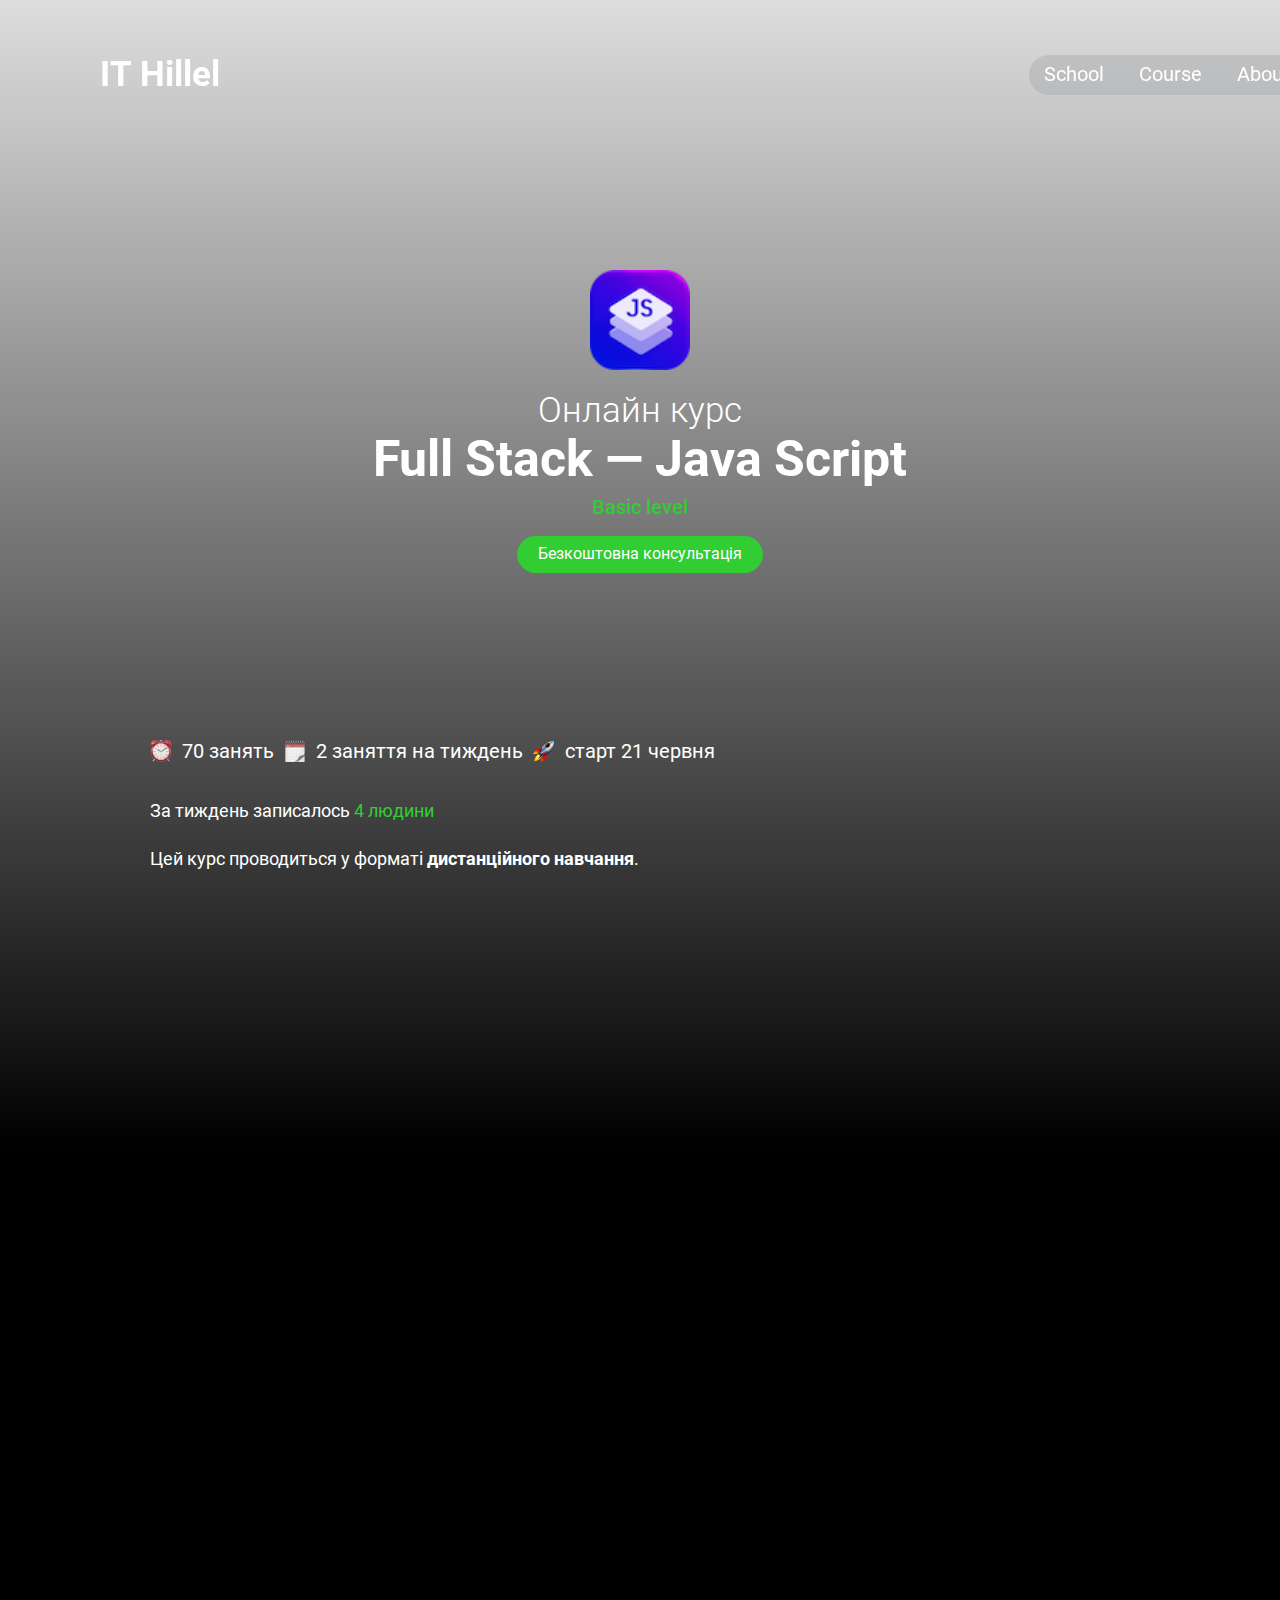
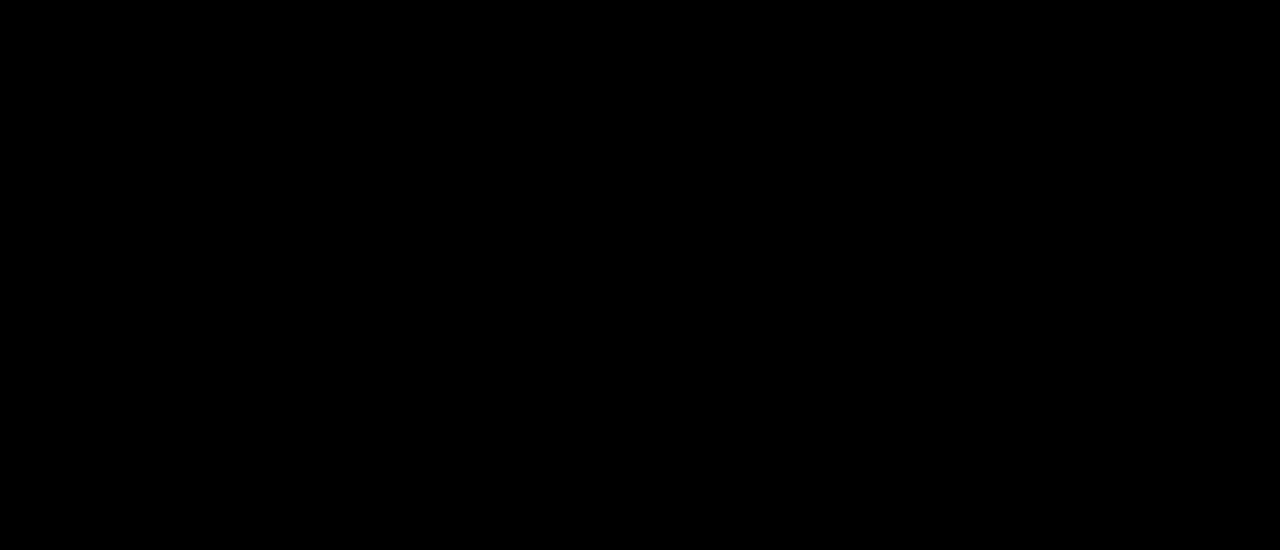
==== index.html @ c8aaf0fd "project6" ====
<!doctype html>
<html lang="en">
<head>
    <meta charset="UTF-8">
    <meta name="viewport"
          content="width=device-width, user-scalable=no, initial-scale=1.0, maximum-scale=1.0, minimum-scale=1.0">
    <meta http-equiv="X-UA-Compatible" content="ie=edge">
    <link rel="stylesheet" href="css/normalize.css">
    <link rel="stylesheet" href="css/style.css">
    <title>Document</title>
</head>
<body>
<header class="header">
    <div class="container">
        <div class="inner">
            <div class="logo">IT Hillel</div>
            <nav class="nav background_nav">
                <a class="nav_link" href="#">School</a>
                <a class="nav_link" href="#">Course</a>
                <a class="nav_link" href="./pages/about.html" target="_blank">About</a>
                <a class="nav_link" href="#">LMS</a>
            </nav>
        </div>
    </div>
</header>
<section class="background">
    <div class="info">
        <div class="section_info">
            <img src="img/full-stack-js.png" alt="fullstack">
            <div class="title">
                <h2>Онлайн курс</h2>
                <h1>Full Stack — Java Script</h1>
                <span>Basic level</span>
            </div>
            <a class="btn" href="#" target="_blank">Безкоштовна консультація</a>
        </div>
    </div>
    <div class="container_second">
        <div class="start">
            <img src="img/alarm.png" alt="img">
            <span>70 занять</span>
            <img src="img/calendar.png" alt="img">
            <span>2 заняття на тиждень</span>
            <img src="img/rocket.png" alt="img">
            <span>старт 21 червня</span>
        </div>
        <div class="start-two">
        <p style="color: white">За тиждень записалось <span style="color: #32CD32">4 людини</span></p>
        <p style="color: white">Цей курс проводиться у форматі <b>дистанційного навчання</b>.</p>
        </div>
    </div>
</section>
<section class="background_second">
    <div class="container_second">
        <div class="section_about">
            <span>70 занять</span>
            <span>2 заняття на тиждень</span>
            <span>старт 21 червня</span>
        </div>
    </div>
</section>

</body>
</html>
---- css/style.css ----
@import "fonts.css";

body {
    width: 100%;
    margin: 0;
}

.container {
    width: 100%;
    max-width: 1450px;
    margin: 0 100px;
}

.container_about {
    width: 100%;
    max-width: 1450px;
    margin: 0 100px;
}

.header {
    width: 100%;
    position: fixed;
    padding-top: 55px;
}

.header_about {
    width: 100%;
    position: sticky;
    top: 700px;
    background: rgba(0, 0, 0, 0.5);
}

.inner {
    display: flex;
    justify-content: space-between;
}

.inner_about {
    display: flex;
    justify-content: space-between;
}

.logo {
    font-size: 35px;
    font-family: 'Roboto', sans-serif;
    font-weight: 700;
    color: #fff;
}

.nav {
    font-size: 20px;
    border-radius: 50px;
    padding-top: 8px;
    background: rgba(148, 151, 156, 0.3);
}

.nav_link {
    display: inline-block;
    position: relative;
    margin: 0 15px;
    text-decoration: none;
    font-family: 'Roboto', sans-serif;
    font-weight: 400;
    color: #fff;
}

.background {
    width: 100%;
    height: 1150px;
    background-image: url("img/backgroung.jpeg");
    border-image: fill 0 linear-gradient(#0002, #000);
}

.info {
    display: grid;
    place-items: end;
    width: 100%;
    max-width: 1200px;
    height: 570px;
    margin: 0 auto;
}

img {
    width: 100px;
    height: 100px;
}

.section_info {
    width: 1200px;
    height: 300px;
    text-align: center;
}

.title {
    font-family: 'Roboto', sans-serif;
    line-height: 15px;
    color: #fff;
}

.title h2 {
    font-size: 35px;
    font-weight: 200;
}

.title h1 {
    font-size: 50px;
}

.title span {
    font-size: 20px;
    font-weight: 500;
    color: #32CD32;
}

.btn {
    display: inline-block;
    margin-top: 20px;
    padding: 8px 20px;
    color: #fff;
    font-family: 'Roboto', sans-serif;
    background-color: #32CD32;
    border: 1px solid #32CD32;
    border-radius: 20px;
    cursor: pointer;
    text-decoration: none;
}

.background_second {
    display: flex;
    height: 1000px;
    background: black;
}

.container_second {
    display: grid;
    place-items: flex-start;
    width: 100%;
    height: 250px;
    max-width: 1200px;
    margin: 70px 150px;
}

.start {
    display: flex;
    width: 800px;
    align-items: flex-start;
    margin-top: 100px;
    gap: 10px;
    color: white;
    font-family: 'Roboto', sans-serif;
    font-weight: 400;
    font-size: 20px;
}

.start-two {
    margin-top: 15px;
    font-family: 'Roboto', sans-serif;
    font-size: 18px;
    line-height: 30px;
}

.start img {
    width: 22px;
    height: 22px;
}

hr {
    width: 100%;
    margin: 0 0 10px;
    padding: 0;
    border: 0;
    clear: both;
}

.about_info {
    width: 100%;
    max-width: 1200px;
    height: 370px;
    margin: 0 auto;
    padding-top: 100px;
}

.about_info h2 {
    position: absolute;
    top: 350px;
    left: 150px;
    font-size: 40px;
    font-family: 'Roboto', sans-serif;
    font-weight: 200;
    color: #fff;
}

.block-info {
    width: 100%;
    height: 800px;
    background-color: #fff;
}

.flex-wrapper {
    padding: 0 130px;
    display: flex;
    column-gap: 35px;
    justify-content: space-between;
}

.flex-item {
    display: flex;
    font-family: 'Roboto', sans-serif;
    column-gap: 20px;
    line-height: 5px;
    margin-top: 50px;
}

.flex-item img {
    margin: 10px 0 0 15px;
    width: 40px;
    height: 40px;
}

.flex-item h3 {
    color: #32CD32;
}

.block-info_second {
    height: 700px;
    margin: 100px 350px 0 350px;
}

.block-info_second img {
    float: right;
    margin-right: 100px;
    width: 250px;
    height: 300px;
    border: 2px dotted cornflowerblue;
    border-radius: 10px;
}

.block-info_second h2 {
    font-family: 'Roboto', sans-serif;
    font-size: 35px;
    font-weight: 400;
    padding-bottom: 20px;
}

.block-info_second p {
    font-family: 'Roboto', sans-serif;
    font-weight: 200;
    font-size: 20px;
    width: 500px;
}
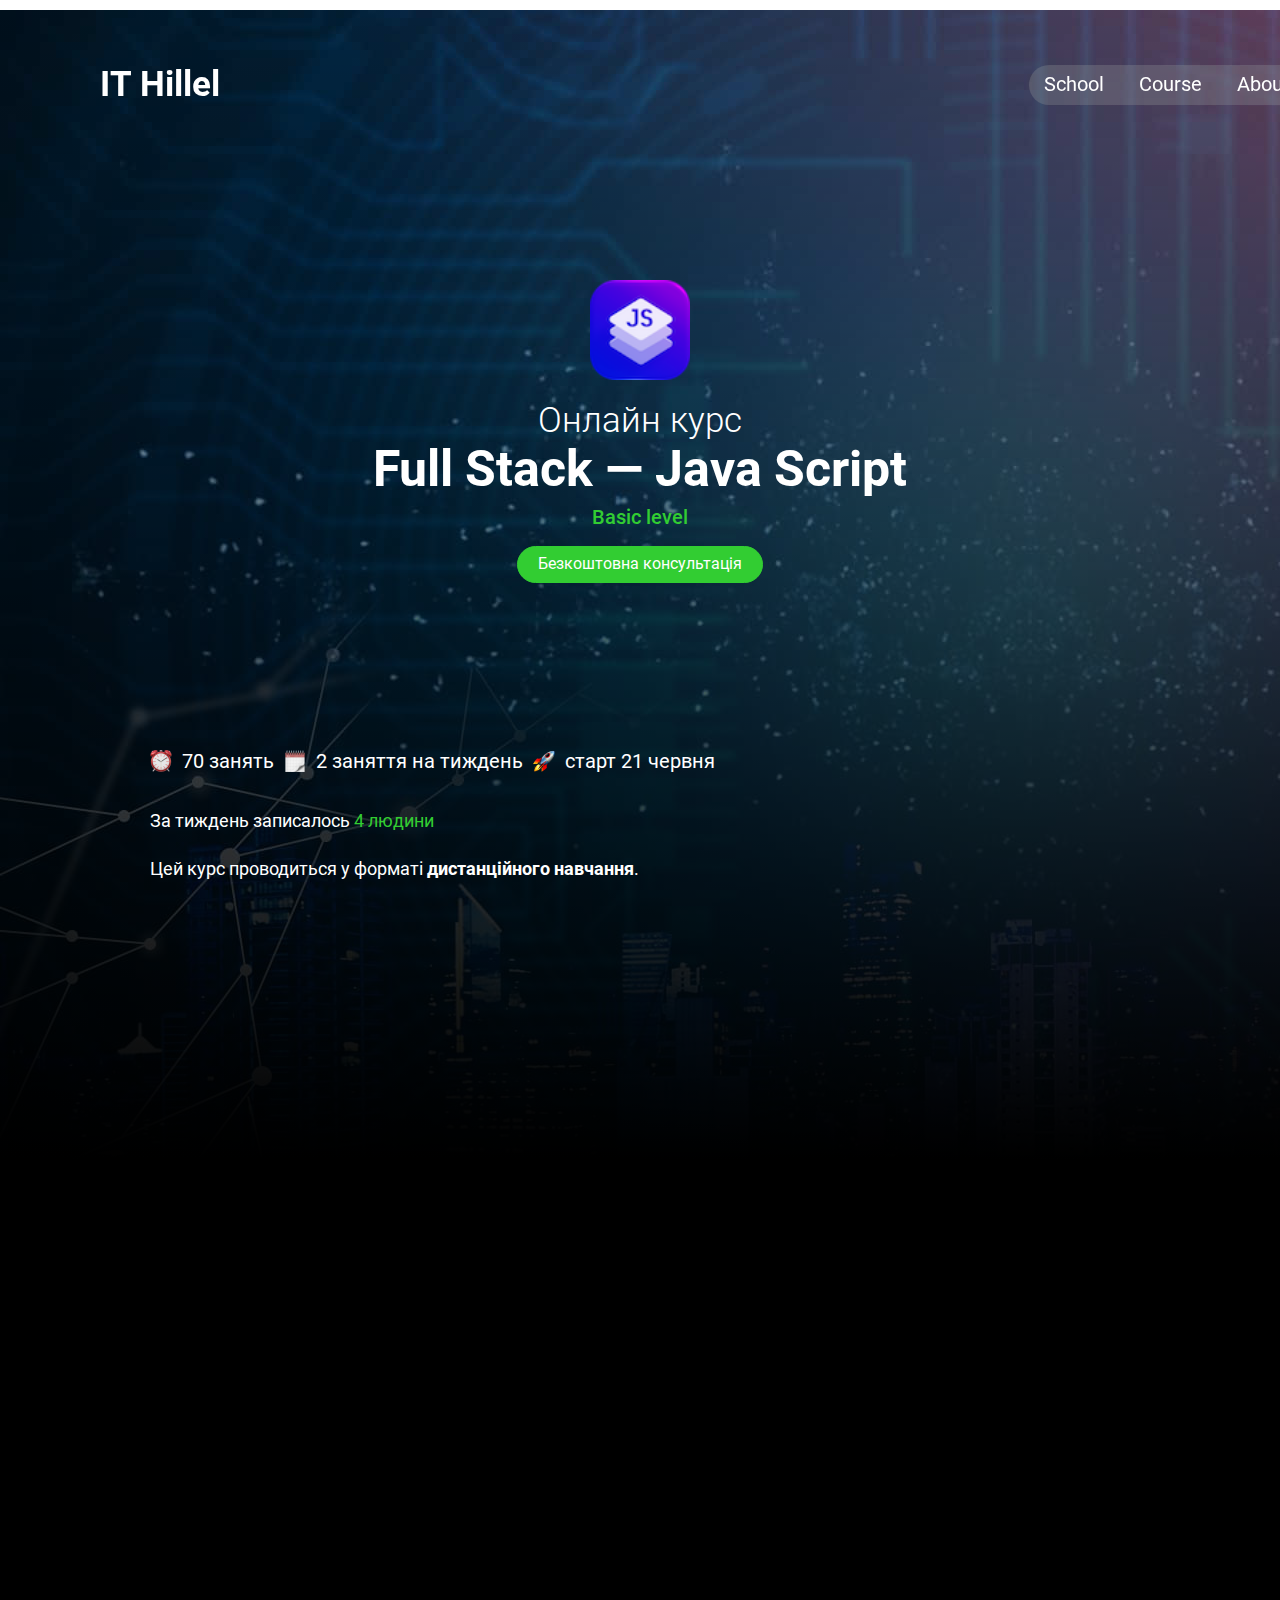
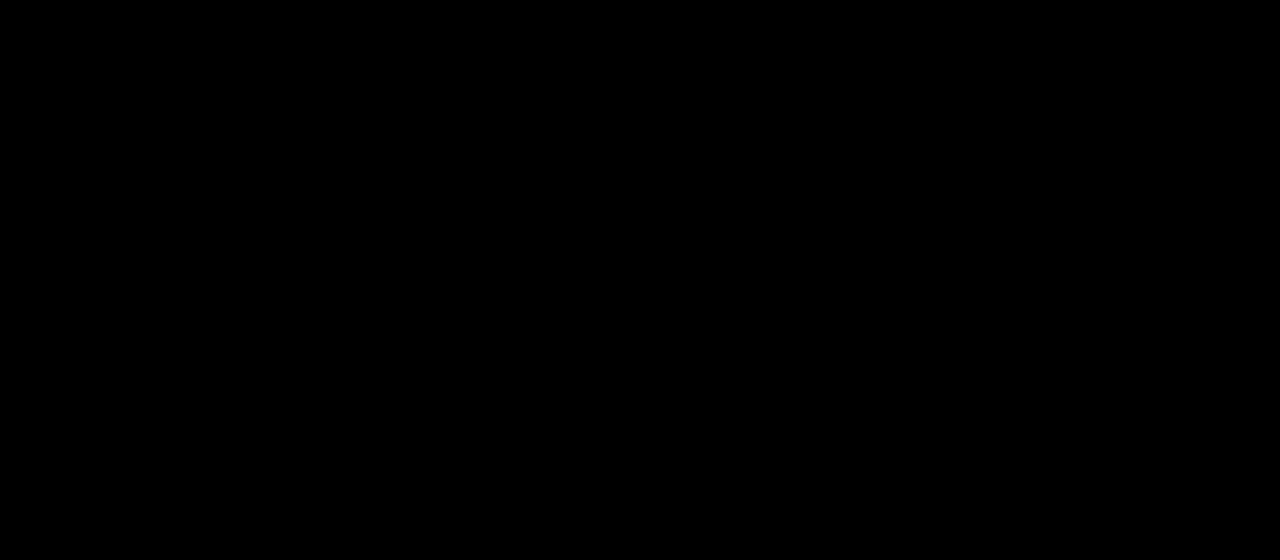
==== commit 79cf5932: "Update index.html" ====
--- a/index.html
+++ b/index.html
@@ -23,6 +23,7 @@
         </div>
     </div>
 </header>
+<hr>
 <section class="background">
     <div class="info">
         <div class="section_info">
@@ -61,4 +62,4 @@
 </section>
 
 </body>
-</html>+</html>
--- a/css/style.css
+++ b/css/style.css
@@ -67,7 +67,7 @@
 .background {
     width: 100%;
     height: 1150px;
-    background-image: url("img/backgroung.jpeg");
+    background-image: url("/img/backgroung.jpeg");
     border-image: fill 0 linear-gradient(#0002, #000);
 }
 
